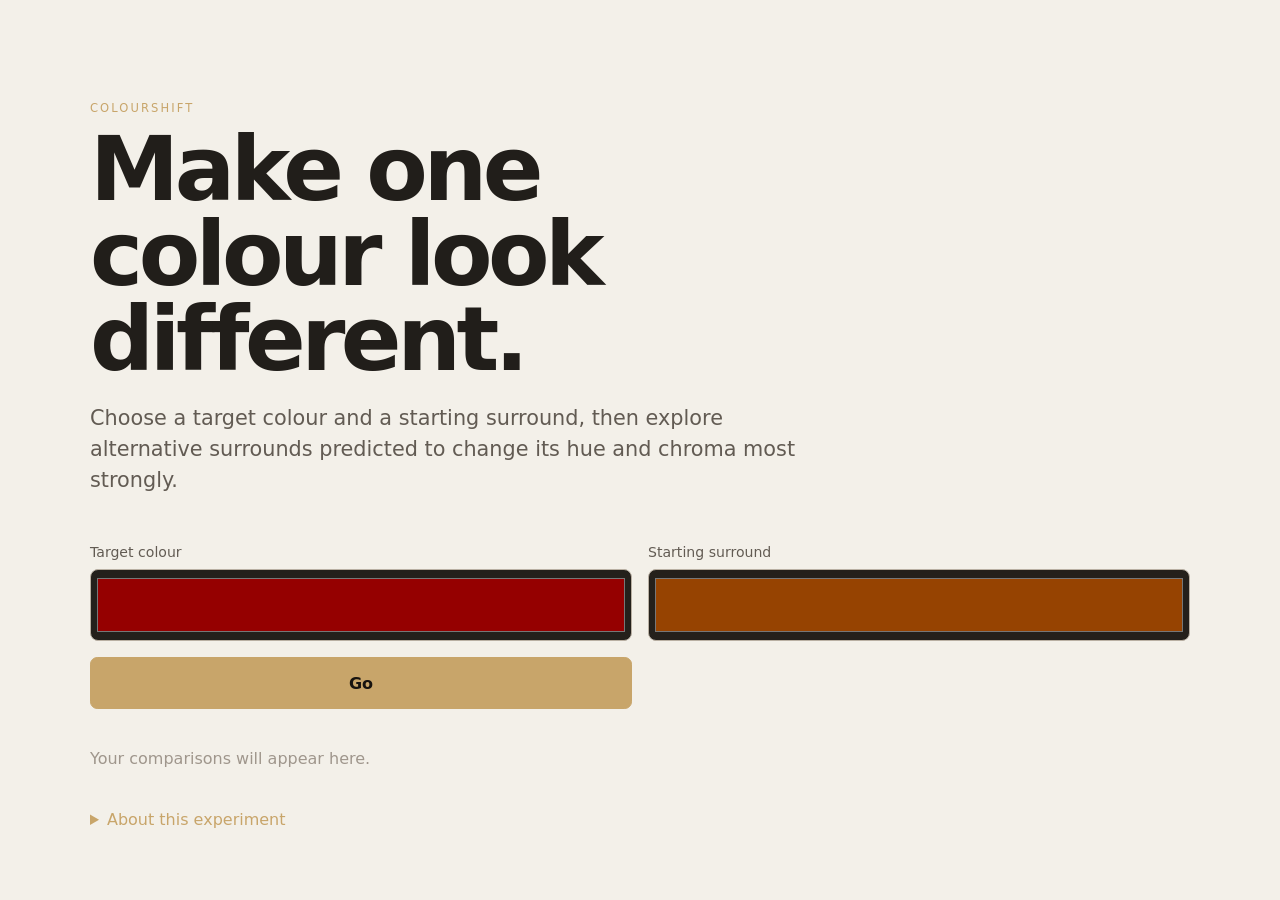
==== docs/shift/index.html @ 271d7cb7 "Add empirical white-point web app" ====
<!doctype html>
<html lang="en">
<head>
  <meta charset="utf-8" />
  <meta name="viewport" content="width=device-width, initial-scale=1" />
  <meta name="theme-color" content="#111111" />
  <title>ColourShift — design a colour shift</title>
  <link rel="stylesheet" href="shift.css?v=2" />
</head>
<body>
  <main class="app">
    <header class="masthead">
      <p class="eyebrow">ColourShift</p>
      <h1>Make one colour look different.</h1>
      <p class="lede">Choose a target colour and a starting surround, then explore alternative surrounds predicted to change its hue and chroma most strongly.</p>
    </header>
    <section class="controls" aria-label="ColourShift controls">
      <label>Target colour <input id="target" type="color" value="#950000" /></label>
      <label>Starting surround <input id="surround" type="color" value="#964301" /></label>
      <button id="search" type="button">Go</button>
    </section>
    <p id="file-warning" class="file-warning" hidden>Chrome blocks this app when opened as a file. Start a local server, then open <code>http://localhost:8000/docs/shift/</code>.</p>
    <section id="results" class="results" aria-live="polite">
      <p class="hint">Your comparisons will appear here.</p>
    </section>
    <details class="about"><summary>About this experiment</summary><p>ColourShift is a model-driven exploration, not a guarantee that every observer, display, or lighting environment will see the same magnitude of change. The browser calculation uses ColourShift’s corrected empirical CIECAM02 white-point proxy: the chosen surround acts as the local reference field, with explicit viewing-condition parameters. It is a studio-search heuristic, not a calibrated observer model.</p></details>
  </main>
  <script>
    if (window.location.protocol === "file:") document.querySelector("#file-warning").hidden = false;
  </script>
  <script type="module" src="app.js?v=7"></script>
</body>
</html>
---- docs/shift/shift.css ----
:root { color-scheme: light; font-family: Inter, ui-sans-serif, system-ui, sans-serif; background: #f3f0e9; color: #211e1a; }
* { box-sizing: border-box; }
body { margin: 0; min-height: 100vh; background: #f3f0e9; }
.app { width: min(1100px, 92vw); margin: 0 auto; padding: clamp(2rem, 7vw, 6rem) 0 4rem; }
.masthead { max-width: 720px; }
.eyebrow { text-transform: uppercase; letter-spacing: .18em; font-size: .72rem; color: #c8a56a; }
h1 { font-size: clamp(2.4rem, 7vw, 5.8rem); line-height: .95; letter-spacing: -.05em; margin: .5rem 0 1.2rem; }
.lede { color: #625b53; font-size: clamp(1rem, 2vw, 1.3rem); line-height: 1.5; }
.controls { display: grid; grid-template-columns: repeat(2, minmax(0, 1fr)); gap: 1rem; align-items: end; margin: 3rem 0 2.5rem; }
label { display: grid; gap: .55rem; color: #625b53; font-size: .88rem; }
input[type=color] { width: 100%; height: 4.5rem; padding: .25rem; border: 1px solid #b9b0a3; border-radius: .5rem; background: #24201b; }
select, button { width: 100%; min-height: 3.25rem; border: 1px solid #766653; border-radius: .45rem; background: #fffdf9; color: inherit; padding: .75rem 1rem; font: inherit; }
button { cursor: pointer; background: #c8a56a; border-color: #c8a56a; color: #17130f; font-weight: 700; }
button:hover { background: #e2c58d; }
.objective { grid-column: 1 / 2; }
.results { max-width: 980px; }
.hint { color: #9f968c; }
.comparison { min-height: min(62vh, 42rem); border-radius: .65rem; overflow: hidden; background: #fffdf9; border: 1px solid #d4ccc0; display: grid; grid-template-rows: 1fr auto; }
.swatches { display: grid; grid-template-columns: 1fr 1fr; min-height: min(56vh, 36rem); }
.swatch { display: grid; place-items: center; }
.chip { width: clamp(6rem, 13vw, 10rem); height: clamp(6rem, 13vw, 10rem); border-radius: .35rem; box-shadow: 0 0 0 1px #ffffff33; }
.comparison p { margin: 0; padding: .9rem 1rem 1rem; color: #625b53; font-size: .95rem; }
.comparison strong { color: #211e1a; }
.about { margin-top: 2.5rem; color: #625b53; line-height: 1.5; }
summary { cursor: pointer; color: #c8a56a; }
@media (max-width: 700px) { .controls, .results { grid-template-columns: 1fr; } .objective { grid-column: auto; } .comparison { min-height: 15rem; } .swatches { min-height: 12rem; } }

.file-warning { padding: .9rem 1rem; border: 1px solid #c8a56a; border-radius: .45rem; color: #6f4c16; }
.candidate-nav { display: flex; align-items: center; justify-content: space-between; gap: 1rem; margin-top: .75rem; }
.candidate-nav button { width: auto; min-width: 7rem; }
.candidate-count { color: #625b53; font-size: .9rem; }
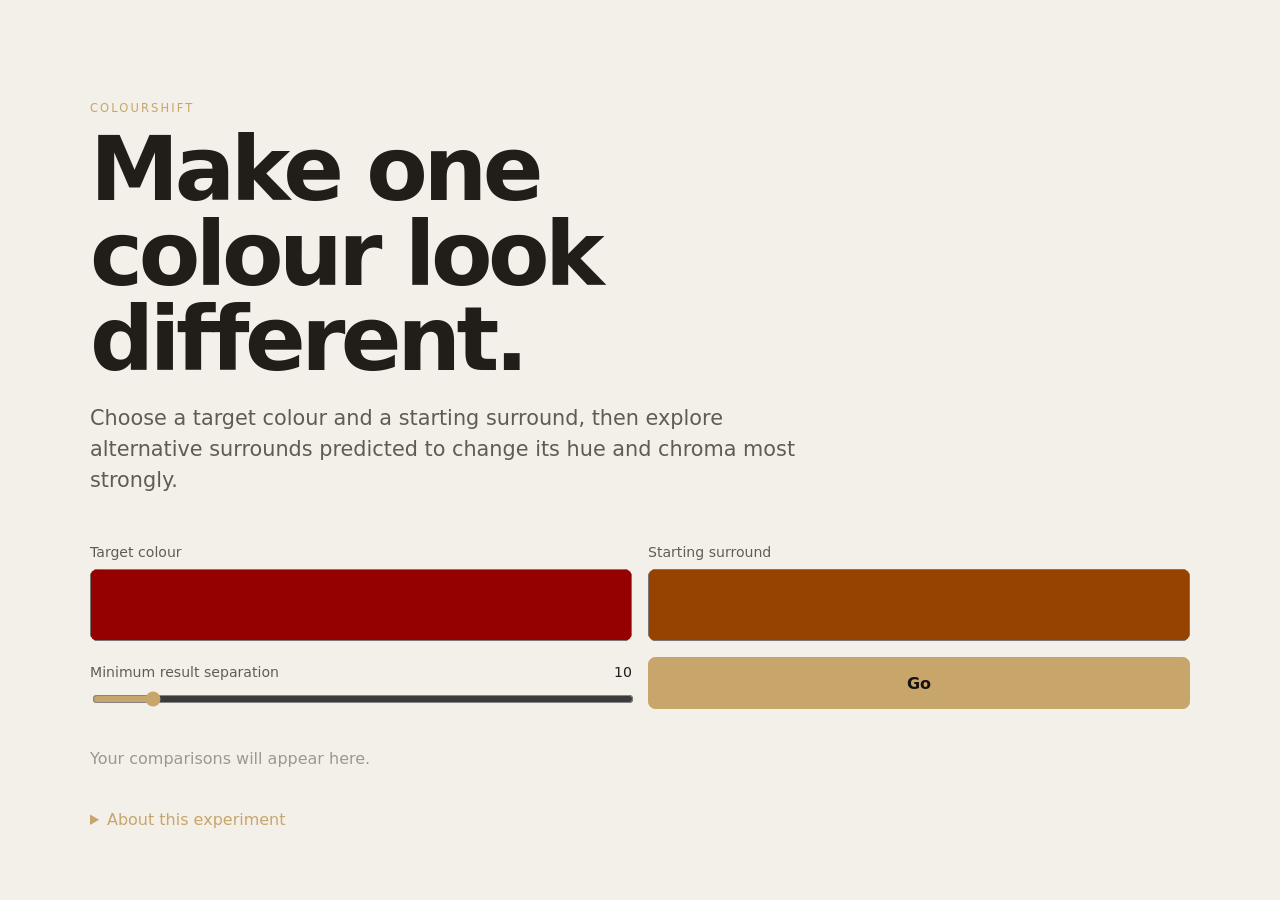
==== commit 42b6e9c0: "Align web search with empirical Tk model" ====
--- a/docs/shift/index.html
+++ b/docs/shift/index.html
@@ -5,7 +5,7 @@
   <meta name="viewport" content="width=device-width, initial-scale=1" />
   <meta name="theme-color" content="#111111" />
   <title>ColourShift — design a colour shift</title>
-  <link rel="stylesheet" href="shift.css?v=2" />
+  <link rel="stylesheet" href="shift.css?v=3" />
 </head>
 <body>
   <main class="app">
@@ -17,6 +17,10 @@
     <section class="controls" aria-label="ColourShift controls">
       <label>Target colour <input id="target" type="color" value="#950000" /></label>
       <label>Starting surround <input id="surround" type="color" value="#964301" /></label>
+      <label class="separation" for="min-delta">
+        <span>Minimum result separation <output id="min-delta-value" for="min-delta">10</output></span>
+        <input id="min-delta" type="range" min="0" max="100" step="1" value="10" />
+      </label>
       <button id="search" type="button">Go</button>
     </section>
     <p id="file-warning" class="file-warning" hidden>Chrome blocks this app when opened as a file. Start a local server, then open <code>http://localhost:8000/docs/shift/</code>.</p>
@@ -28,6 +32,6 @@
   <script>
     if (window.location.protocol === "file:") document.querySelector("#file-warning").hidden = false;
   </script>
-  <script type="module" src="app.js?v=7"></script>
+  <script type="module" src="app.js?v=11"></script>
 </body>
 </html>
--- a/docs/shift/shift.css
+++ b/docs/shift/shift.css
@@ -8,11 +8,17 @@
 .lede { color: #625b53; font-size: clamp(1rem, 2vw, 1.3rem); line-height: 1.5; }
 .controls { display: grid; grid-template-columns: repeat(2, minmax(0, 1fr)); gap: 1rem; align-items: end; margin: 3rem 0 2.5rem; }
 label { display: grid; gap: .55rem; color: #625b53; font-size: .88rem; }
-input[type=color] { width: 100%; height: 4.5rem; padding: .25rem; border: 1px solid #b9b0a3; border-radius: .5rem; background: #24201b; }
+input[type=color] { width: 100%; height: 4.5rem; padding: 0; border: 0; border-radius: .5rem; background: transparent; appearance: none; -webkit-appearance: none; }
+input[type=color]::-webkit-color-swatch-wrapper { padding: 0; }
+input[type=color]::-webkit-color-swatch, input[type=color]::-moz-color-swatch { border: 0; border-radius: .5rem; }
+input[type=range] { width: 100%; accent-color: #c8a56a; }
 select, button { width: 100%; min-height: 3.25rem; border: 1px solid #766653; border-radius: .45rem; background: #fffdf9; color: inherit; padding: .75rem 1rem; font: inherit; }
 button { cursor: pointer; background: #c8a56a; border-color: #c8a56a; color: #17130f; font-weight: 700; }
 button:hover { background: #e2c58d; }
 .objective { grid-column: 1 / 2; }
+.separation { grid-column: 1 / 2; }
+.separation span { display: flex; justify-content: space-between; }
+.separation output { color: #211e1a; font-variant-numeric: tabular-nums; }
 .results { max-width: 980px; }
 .hint { color: #9f968c; }
 .comparison { min-height: min(62vh, 42rem); border-radius: .65rem; overflow: hidden; background: #fffdf9; border: 1px solid #d4ccc0; display: grid; grid-template-rows: 1fr auto; }
@@ -21,6 +27,7 @@
 .chip { width: clamp(6rem, 13vw, 10rem); height: clamp(6rem, 13vw, 10rem); border-radius: .35rem; box-shadow: 0 0 0 1px #ffffff33; }
 .comparison p { margin: 0; padding: .9rem 1rem 1rem; color: #625b53; font-size: .95rem; }
 .comparison strong { color: #211e1a; }
+.comparison:fullscreen { width: 100%; height: 100%; max-width: none; border: 0; border-radius: 0; }
 .about { margin-top: 2.5rem; color: #625b53; line-height: 1.5; }
 summary { cursor: pointer; color: #c8a56a; }
 @media (max-width: 700px) { .controls, .results { grid-template-columns: 1fr; } .objective { grid-column: auto; } .comparison { min-height: 15rem; } .swatches { min-height: 12rem; } }
@@ -28,4 +35,8 @@
 .file-warning { padding: .9rem 1rem; border: 1px solid #c8a56a; border-radius: .45rem; color: #6f4c16; }
 .candidate-nav { display: flex; align-items: center; justify-content: space-between; gap: 1rem; margin-top: .75rem; }
 .candidate-nav button { width: auto; min-width: 7rem; }
+.candidate-nav .fullscreen { margin-left: auto; }
+.candidate-choices { display: flex; flex-wrap: wrap; gap: .5rem; margin-top: .75rem; }
+.candidate-choice { width: auto; min-width: 6rem; min-height: 2.5rem; border-color: #766653; color: #fff; text-shadow: 0 1px 2px #000; }
+.candidate-choice.selected { outline: 3px solid #c8a56a; outline-offset: 2px; }
 .candidate-count { color: #625b53; font-size: .9rem; }
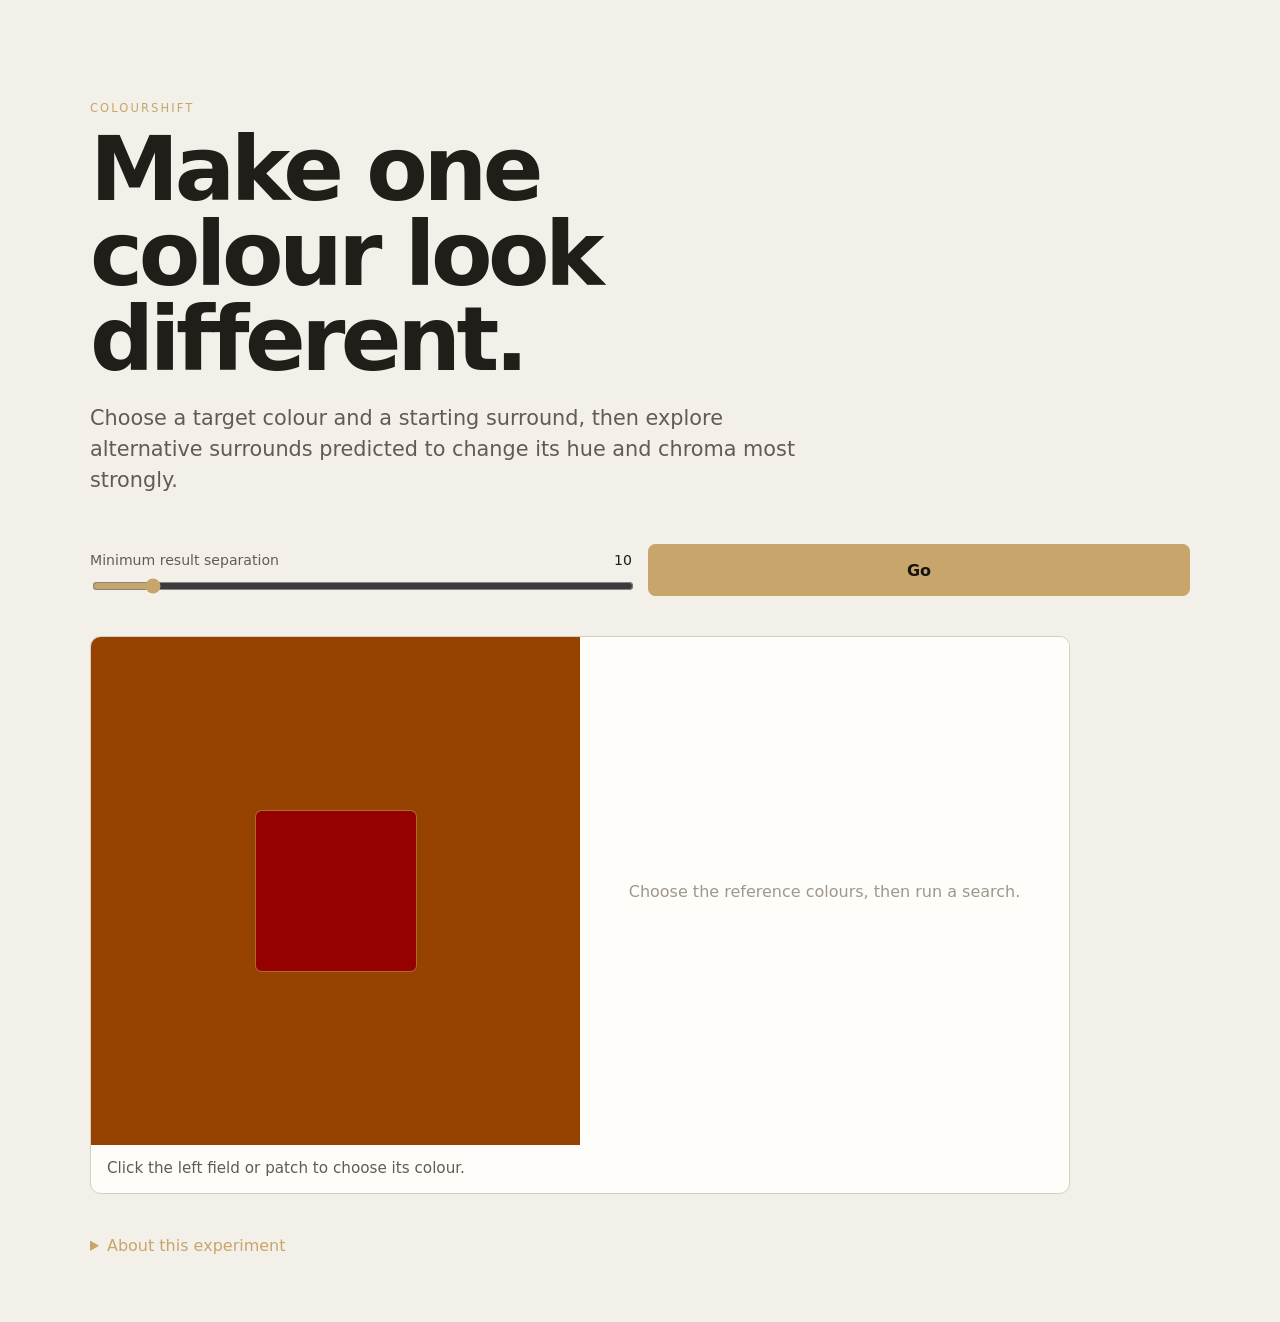
==== commit 141197e2: "parity with tk app" ====
--- a/docs/shift/index.html
+++ b/docs/shift/index.html
@@ -15,23 +15,32 @@
       <p class="lede">Choose a target colour and a starting surround, then explore alternative surrounds predicted to change its hue and chroma most strongly.</p>
     </header>
     <section class="controls" aria-label="ColourShift controls">
-      <label>Target colour <input id="target" type="color" value="#950000" /></label>
-      <label>Starting surround <input id="surround" type="color" value="#964301" /></label>
+      <input id="target" class="colour-picker" type="color" value="#950000" aria-label="Target colour" />
+      <input id="surround" class="colour-picker" type="color" value="#964301" aria-label="Surrounding colour" />
       <label class="separation" for="min-delta">
         <span>Minimum result separation <output id="min-delta-value" for="min-delta">10</output></span>
         <input id="min-delta" type="range" min="0" max="100" step="1" value="10" />
       </label>
       <button id="search" type="button">Go</button>
     </section>
-    <p id="file-warning" class="file-warning" hidden>Chrome blocks this app when opened as a file. Start a local server, then open <code>http://localhost:8000/docs/shift/</code>.</p>
+    <p id="file-warning" class="file-warning" hidden>Chrome blocks this app when opened as a file. Start a local server, then open <code>http://localhost:8000/</code>.</p>
     <section id="results" class="results" aria-live="polite">
-      <p class="hint">Your comparisons will appear here.</p>
+      <article class="comparison">
+        <div class="swatches">
+          <div class="reference-editor" role="group" aria-label="Starting colour comparison">
+            <button class="reference-field" type="button" aria-label="Choose surrounding colour"></button>
+            <button class="reference-target" type="button" aria-label="Choose target colour"></button>
+          </div>
+          <div class="empty-result">Choose the reference colours, then run a search.</div>
+        </div>
+        <p>Click the left field or patch to choose its colour.</p>
+      </article>
     </section>
     <details class="about"><summary>About this experiment</summary><p>ColourShift is a model-driven exploration, not a guarantee that every observer, display, or lighting environment will see the same magnitude of change. The browser calculation uses ColourShift’s corrected empirical CIECAM02 white-point proxy: the chosen surround acts as the local reference field, with explicit viewing-condition parameters. It is a studio-search heuristic, not a calibrated observer model.</p></details>
   </main>
   <script>
     if (window.location.protocol === "file:") document.querySelector("#file-warning").hidden = false;
   </script>
-  <script type="module" src="app.js?v=11"></script>
+  <script type="module" src="app.js?v=12"></script>
 </body>
 </html>
--- a/docs/shift/shift.css
+++ b/docs/shift/shift.css
@@ -8,9 +8,10 @@
 .lede { color: #625b53; font-size: clamp(1rem, 2vw, 1.3rem); line-height: 1.5; }
 .controls { display: grid; grid-template-columns: repeat(2, minmax(0, 1fr)); gap: 1rem; align-items: end; margin: 3rem 0 2.5rem; }
 label { display: grid; gap: .55rem; color: #625b53; font-size: .88rem; }
-input[type=color] { width: 100%; height: 4.5rem; padding: 0; border: 0; border-radius: .5rem; background: transparent; appearance: none; -webkit-appearance: none; }
-input[type=color]::-webkit-color-swatch-wrapper { padding: 0; }
-input[type=color]::-webkit-color-swatch, input[type=color]::-moz-color-swatch { border: 0; border-radius: .5rem; }
+.colour-picker { position: fixed; width: 1px; height: 1px; opacity: 0; pointer-events: none; }
+.reference-editor { position: relative; min-height: clamp(12rem, 28vw, 19rem); overflow: hidden; }
+.reference-field { position: absolute; inset: 0; width: 100%; border: 0; border-radius: 0; padding: 0; }
+.reference-target { position: absolute; top: 50%; left: 50%; width: clamp(5rem, 16vw, 10rem); aspect-ratio: 1; min-height: 0; transform: translate(-50%, -50%); border: 0; border-radius: .35rem; padding: 0; box-shadow: 0 0 0 1px #ffffff33; }
 input[type=range] { width: 100%; accent-color: #c8a56a; }
 select, button { width: 100%; min-height: 3.25rem; border: 1px solid #766653; border-radius: .45rem; background: #fffdf9; color: inherit; padding: .75rem 1rem; font: inherit; }
 button { cursor: pointer; background: #c8a56a; border-color: #c8a56a; color: #17130f; font-weight: 700; }
@@ -24,6 +25,7 @@
 .comparison { min-height: min(62vh, 42rem); border-radius: .65rem; overflow: hidden; background: #fffdf9; border: 1px solid #d4ccc0; display: grid; grid-template-rows: 1fr auto; }
 .swatches { display: grid; grid-template-columns: 1fr 1fr; min-height: min(56vh, 36rem); }
 .swatch { display: grid; place-items: center; }
+.empty-result { display: grid; place-items: center; padding: 2rem; background: #fffdf9; color: #9f968c; text-align: center; }
 .chip { width: clamp(6rem, 13vw, 10rem); height: clamp(6rem, 13vw, 10rem); border-radius: .35rem; box-shadow: 0 0 0 1px #ffffff33; }
 .comparison p { margin: 0; padding: .9rem 1rem 1rem; color: #625b53; font-size: .95rem; }
 .comparison strong { color: #211e1a; }
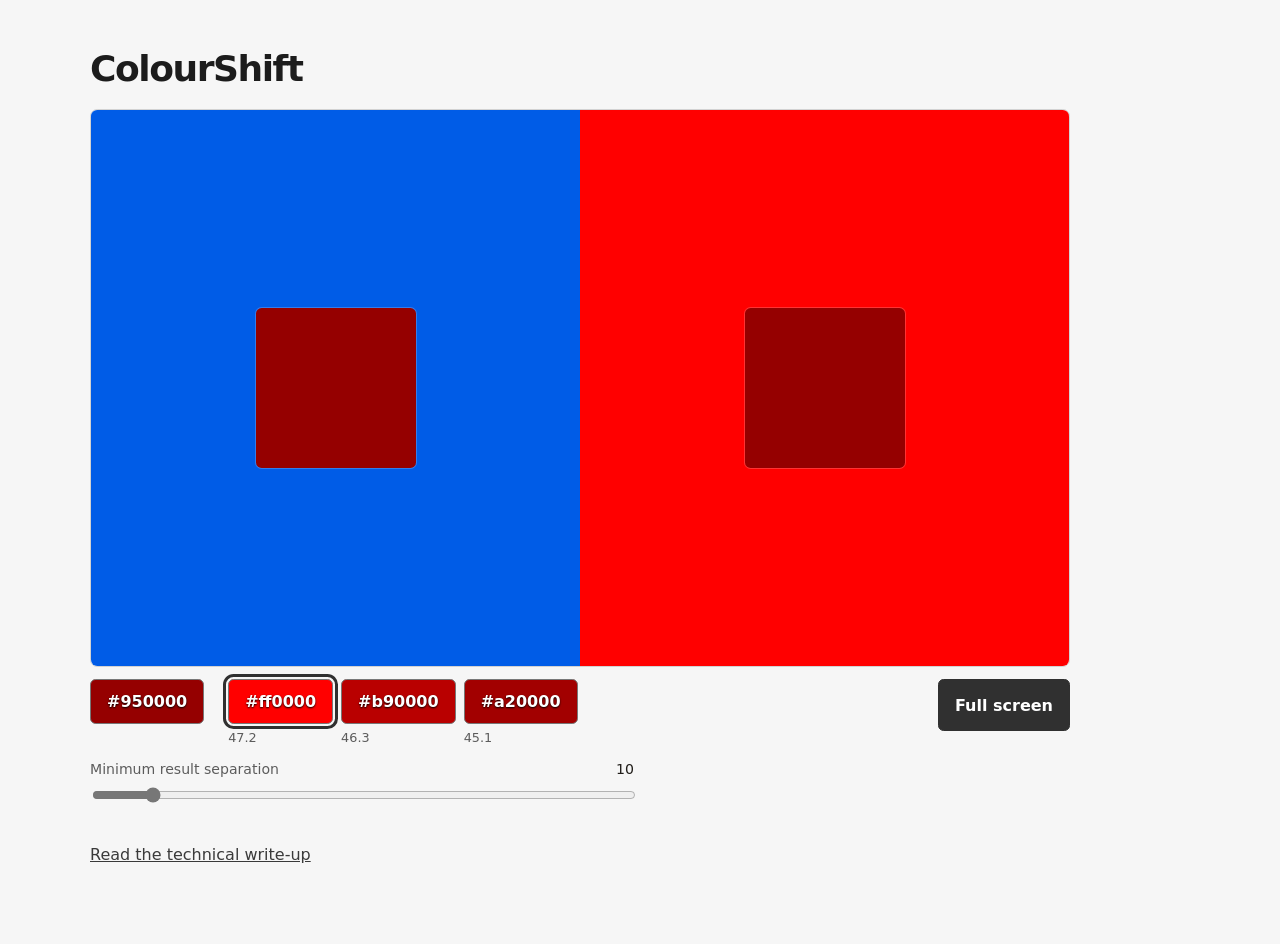
==== commit b3ae583d: "Refine ColourShift app experience" ====
--- a/docs/shift/index.html
+++ b/docs/shift/index.html
@@ -5,24 +5,13 @@
   <meta name="viewport" content="width=device-width, initial-scale=1" />
   <meta name="theme-color" content="#111111" />
   <title>ColourShift — design a colour shift</title>
-  <link rel="stylesheet" href="shift.css?v=3" />
+  <link rel="stylesheet" href="shift.css?v=9" />
 </head>
 <body>
   <main class="app">
     <header class="masthead">
-      <p class="eyebrow">ColourShift</p>
-      <h1>Make one colour look different.</h1>
-      <p class="lede">Choose a target colour and a starting surround, then explore alternative surrounds predicted to change its hue and chroma most strongly.</p>
+      <h1>ColourShift</h1>
     </header>
-    <section class="controls" aria-label="ColourShift controls">
-      <input id="target" class="colour-picker" type="color" value="#950000" aria-label="Target colour" />
-      <input id="surround" class="colour-picker" type="color" value="#964301" aria-label="Surrounding colour" />
-      <label class="separation" for="min-delta">
-        <span>Minimum result separation <output id="min-delta-value" for="min-delta">10</output></span>
-        <input id="min-delta" type="range" min="0" max="100" step="1" value="10" />
-      </label>
-      <button id="search" type="button">Go</button>
-    </section>
     <p id="file-warning" class="file-warning" hidden>Chrome blocks this app when opened as a file. Start a local server, then open <code>http://localhost:8000/</code>.</p>
     <section id="results" class="results" aria-live="polite">
       <article class="comparison">
@@ -31,16 +20,23 @@
             <button class="reference-field" type="button" aria-label="Choose surrounding colour"></button>
             <button class="reference-target" type="button" aria-label="Choose target colour"></button>
           </div>
-          <div class="empty-result">Choose the reference colours, then run a search.</div>
+          <div class="empty-result">Results update as you change the colours.</div>
         </div>
-        <p>Click the left field or patch to choose its colour.</p>
       </article>
     </section>
-    <details class="about"><summary>About this experiment</summary><p>ColourShift is a model-driven exploration, not a guarantee that every observer, display, or lighting environment will see the same magnitude of change. The browser calculation uses ColourShift’s corrected empirical CIECAM02 white-point proxy: the chosen surround acts as the local reference field, with explicit viewing-condition parameters. It is a studio-search heuristic, not a calibrated observer model.</p></details>
+    <section class="controls" aria-label="ColourShift controls">
+      <input id="target" class="colour-picker" type="color" value="#950000" aria-label="Target colour" />
+      <input id="surround" class="colour-picker" type="color" value="#005ce7" aria-label="Surrounding colour" />
+      <label class="separation" for="min-delta">
+        <span>Minimum result separation <output id="min-delta-value" for="min-delta">10</output></span>
+        <input id="min-delta" type="range" min="0" max="100" step="1" value="10" />
+      </label>
+    </section>
+    <p class="paper-link"><a href="../paper/">Read the technical write-up</a></p>
   </main>
   <script>
     if (window.location.protocol === "file:") document.querySelector("#file-warning").hidden = false;
   </script>
-  <script type="module" src="app.js?v=12"></script>
+  <script type="module" src="app.js?v=19"></script>
 </body>
 </html>
--- a/docs/shift/shift.css
+++ b/docs/shift/shift.css
@@ -1,44 +1,50 @@
-:root { color-scheme: light; font-family: Inter, ui-sans-serif, system-ui, sans-serif; background: #f3f0e9; color: #211e1a; }
+:root { color-scheme: light; font-family: Inter, ui-sans-serif, system-ui, sans-serif; background: #f6f6f6; color: #1c1c1c; }
 * { box-sizing: border-box; }
-body { margin: 0; min-height: 100vh; background: #f3f0e9; }
-.app { width: min(1100px, 92vw); margin: 0 auto; padding: clamp(2rem, 7vw, 6rem) 0 4rem; }
-.masthead { max-width: 720px; }
-.eyebrow { text-transform: uppercase; letter-spacing: .18em; font-size: .72rem; color: #c8a56a; }
-h1 { font-size: clamp(2.4rem, 7vw, 5.8rem); line-height: .95; letter-spacing: -.05em; margin: .5rem 0 1.2rem; }
-.lede { color: #625b53; font-size: clamp(1rem, 2vw, 1.3rem); line-height: 1.5; }
-.controls { display: grid; grid-template-columns: repeat(2, minmax(0, 1fr)); gap: 1rem; align-items: end; margin: 3rem 0 2.5rem; }
-label { display: grid; gap: .55rem; color: #625b53; font-size: .88rem; }
+body { margin: 0; min-height: 100vh; background: #f6f6f6; }
+.app { width: min(1100px, 92vw); margin: 0 auto; padding: clamp(1.5rem, 4vw, 3rem) 0 4rem; }
+.masthead { margin-bottom: 1.25rem; }
+h1 { margin: 0; font-size: clamp(1.5rem, 3vw, 2.25rem); font-weight: 650; letter-spacing: -.04em; }
+.controls { display: grid; max-width: 34rem; margin: 1rem 0 2rem; }
+label { display: grid; gap: .55rem; color: #5c5c5c; font-size: .88rem; }
 .colour-picker { position: fixed; width: 1px; height: 1px; opacity: 0; pointer-events: none; }
 .reference-editor { position: relative; min-height: clamp(12rem, 28vw, 19rem); overflow: hidden; }
 .reference-field { position: absolute; inset: 0; width: 100%; border: 0; border-radius: 0; padding: 0; }
 .reference-target { position: absolute; top: 50%; left: 50%; width: clamp(5rem, 16vw, 10rem); aspect-ratio: 1; min-height: 0; transform: translate(-50%, -50%); border: 0; border-radius: .35rem; padding: 0; box-shadow: 0 0 0 1px #ffffff33; }
-input[type=range] { width: 100%; accent-color: #c8a56a; }
-select, button { width: 100%; min-height: 3.25rem; border: 1px solid #766653; border-radius: .45rem; background: #fffdf9; color: inherit; padding: .75rem 1rem; font: inherit; }
-button { cursor: pointer; background: #c8a56a; border-color: #c8a56a; color: #17130f; font-weight: 700; }
-button:hover { background: #e2c58d; }
-.objective { grid-column: 1 / 2; }
-.separation { grid-column: 1 / 2; }
+input[type=range] { width: 100%; accent-color: #777; }
+select, button { width: 100%; min-height: 3.25rem; border: 1px solid #c8c8c8; border-radius: .35rem; background: #fff; color: inherit; padding: .75rem 1rem; font: inherit; }
+button { cursor: pointer; background: #303030; border-color: #303030; color: #fff; font-weight: 650; }
+button:hover { background: #4a4a4a; }
 .separation span { display: flex; justify-content: space-between; }
 .separation output { color: #211e1a; font-variant-numeric: tabular-nums; }
 .results { max-width: 980px; }
-.hint { color: #9f968c; }
-.comparison { min-height: min(62vh, 42rem); border-radius: .65rem; overflow: hidden; background: #fffdf9; border: 1px solid #d4ccc0; display: grid; grid-template-rows: 1fr auto; }
-.swatches { display: grid; grid-template-columns: 1fr 1fr; min-height: min(56vh, 36rem); }
-.swatch { display: grid; place-items: center; }
-.empty-result { display: grid; place-items: center; padding: 2rem; background: #fffdf9; color: #9f968c; text-align: center; }
+.hint { color: #727272; }
+.comparison { min-height: min(62vh, 42rem); border-radius: .45rem; overflow: hidden; background: #fff; border: 1px solid #d2d2d2; display: grid; }
+.unavailable-comparison { grid-template-rows: 1fr auto; }
+.swatches { display: grid; grid-template-columns: minmax(0, 1fr) minmax(0, 1fr); min-height: min(56vh, 36rem); }
+.swatch { display: grid; min-width: 0; place-items: center; }
+.empty-result { display: grid; place-items: center; padding: 2rem; background: #fff; color: #727272; text-align: center; }
 .chip { width: clamp(6rem, 13vw, 10rem); height: clamp(6rem, 13vw, 10rem); border-radius: .35rem; box-shadow: 0 0 0 1px #ffffff33; }
-.comparison p { margin: 0; padding: .9rem 1rem 1rem; color: #625b53; font-size: .95rem; }
-.comparison strong { color: #211e1a; }
-.comparison:fullscreen { width: 100%; height: 100%; max-width: none; border: 0; border-radius: 0; }
-.about { margin-top: 2.5rem; color: #625b53; line-height: 1.5; }
-summary { cursor: pointer; color: #c8a56a; }
+.comparison p { margin: 0; padding: .9rem 1rem 1rem; color: #5c5c5c; font-size: .95rem; }
+.comparison strong { color: #1c1c1c; }
+.comparison:fullscreen {
+  width: 100vw;
+  height: 100vh;
+  height: 100dvh;
+  max-width: none;
+  border: 0;
+  border-radius: 0;
+}
+.comparison:fullscreen .swatches { min-height: 0; }
+.paper-link { margin-top: 2.5rem; }
+.paper-link a { color: #3a3a3a; }
 @media (max-width: 700px) { .controls, .results { grid-template-columns: 1fr; } .objective { grid-column: auto; } .comparison { min-height: 15rem; } .swatches { min-height: 12rem; } }
 
-.file-warning { padding: .9rem 1rem; border: 1px solid #c8a56a; border-radius: .45rem; color: #6f4c16; }
-.candidate-nav { display: flex; align-items: center; justify-content: space-between; gap: 1rem; margin-top: .75rem; }
-.candidate-nav button { width: auto; min-width: 7rem; }
-.candidate-nav .fullscreen { margin-left: auto; }
-.candidate-choices { display: flex; flex-wrap: wrap; gap: .5rem; margin-top: .75rem; }
-.candidate-choice { width: auto; min-width: 6rem; min-height: 2.5rem; border-color: #766653; color: #fff; text-shadow: 0 1px 2px #000; }
-.candidate-choice.selected { outline: 3px solid #c8a56a; outline-offset: 2px; }
-.candidate-count { color: #625b53; font-size: .9rem; }
+.file-warning { padding: .9rem 1rem; border: 1px solid #8b8b8b; border-radius: .35rem; color: #3a3a3a; }
+.result-controls { display: flex; align-items: flex-start; gap: 1rem; margin-top: .75rem; }
+.result-controls .fullscreen { width: auto; min-width: 7rem; margin-left: auto; flex: 0 0 auto; }
+.candidate-choices { display: flex; flex: 1 1 auto; min-width: 0; flex-wrap: wrap; align-items: flex-start; gap: 1.5rem; }
+.solution-choices { display: flex; flex-wrap: wrap; gap: .5rem; }
+.solution-choice { display: grid; gap: .35rem; justify-items: start; }
+.candidate-choice { width: auto; min-width: 6rem; min-height: 2.5rem; border-color: #777; color: #fff; text-shadow: 0 1px 2px #000; }
+.candidate-choice.selected { outline: 3px solid #303030; outline-offset: 2px; }
+.candidate-shift { color: #5c5c5c; font-size: .8rem; font-variant-numeric: tabular-nums; }
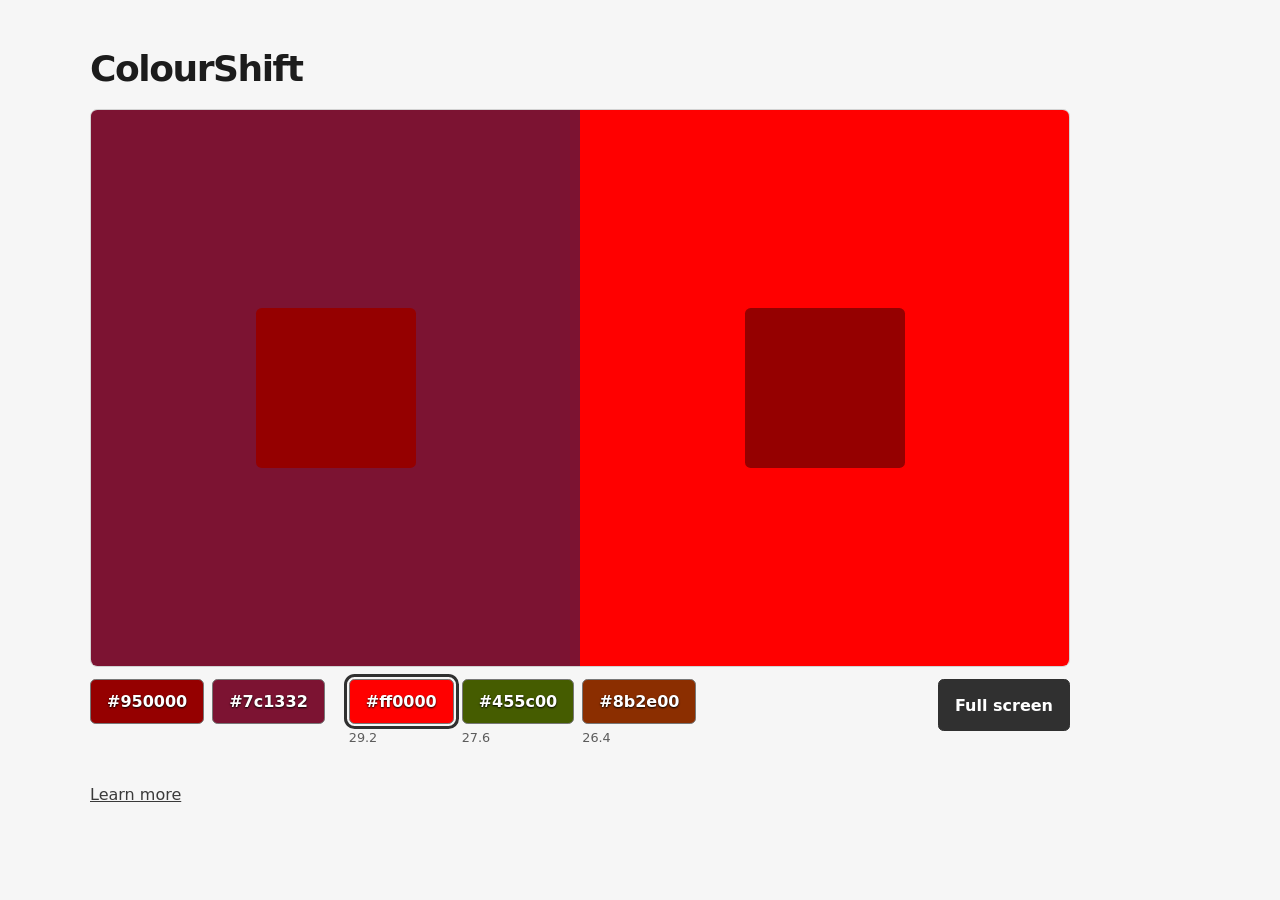
==== commit 8a89d9a8: "Polish ColourShift defaults and controls" ====
--- a/docs/shift/index.html
+++ b/docs/shift/index.html
@@ -5,7 +5,7 @@
   <meta name="viewport" content="width=device-width, initial-scale=1" />
   <meta name="theme-color" content="#111111" />
   <title>ColourShift — design a colour shift</title>
-  <link rel="stylesheet" href="shift.css?v=9" />
+  <link rel="stylesheet" href="shift.css?v=13" />
 </head>
 <body>
   <main class="app">
@@ -24,19 +24,13 @@
         </div>
       </article>
     </section>
-    <section class="controls" aria-label="ColourShift controls">
-      <input id="target" class="colour-picker" type="color" value="#950000" aria-label="Target colour" />
-      <input id="surround" class="colour-picker" type="color" value="#005ce7" aria-label="Surrounding colour" />
-      <label class="separation" for="min-delta">
-        <span>Minimum result separation <output id="min-delta-value" for="min-delta">10</output></span>
-        <input id="min-delta" type="range" min="0" max="100" step="1" value="10" />
-      </label>
-    </section>
-    <p class="paper-link"><a href="../paper/">Read the technical write-up</a></p>
+    <input id="target" class="colour-picker" type="color" value="#950000" aria-label="Target colour" />
+    <input id="surround" class="colour-picker" type="color" value="#7c1332" aria-label="Surrounding colour" />
+    <p class="paper-link"><a href="../paper/">Learn more</a></p>
   </main>
   <script>
     if (window.location.protocol === "file:") document.querySelector("#file-warning").hidden = false;
   </script>
-  <script type="module" src="app.js?v=19"></script>
+  <script type="module" src="app.js?v=22"></script>
 </body>
 </html>
--- a/docs/shift/shift.css
+++ b/docs/shift/shift.css
@@ -4,18 +4,13 @@
 .app { width: min(1100px, 92vw); margin: 0 auto; padding: clamp(1.5rem, 4vw, 3rem) 0 4rem; }
 .masthead { margin-bottom: 1.25rem; }
 h1 { margin: 0; font-size: clamp(1.5rem, 3vw, 2.25rem); font-weight: 650; letter-spacing: -.04em; }
-.controls { display: grid; max-width: 34rem; margin: 1rem 0 2rem; }
-label { display: grid; gap: .55rem; color: #5c5c5c; font-size: .88rem; }
 .colour-picker { position: fixed; width: 1px; height: 1px; opacity: 0; pointer-events: none; }
 .reference-editor { position: relative; min-height: clamp(12rem, 28vw, 19rem); overflow: hidden; }
 .reference-field { position: absolute; inset: 0; width: 100%; border: 0; border-radius: 0; padding: 0; }
-.reference-target { position: absolute; top: 50%; left: 50%; width: clamp(5rem, 16vw, 10rem); aspect-ratio: 1; min-height: 0; transform: translate(-50%, -50%); border: 0; border-radius: .35rem; padding: 0; box-shadow: 0 0 0 1px #ffffff33; }
-input[type=range] { width: 100%; accent-color: #777; }
+.reference-target { position: absolute; top: 50%; left: 50%; width: clamp(6rem, 13vw, 10rem); aspect-ratio: 1; min-height: 0; transform: translate(-50%, -50%); border: 0; border-radius: .35rem; padding: 0; }
 select, button { width: 100%; min-height: 3.25rem; border: 1px solid #c8c8c8; border-radius: .35rem; background: #fff; color: inherit; padding: .75rem 1rem; font: inherit; }
 button { cursor: pointer; background: #303030; border-color: #303030; color: #fff; font-weight: 650; }
 button:hover { background: #4a4a4a; }
-.separation span { display: flex; justify-content: space-between; }
-.separation output { color: #211e1a; font-variant-numeric: tabular-nums; }
 .results { max-width: 980px; }
 .hint { color: #727272; }
 .comparison { min-height: min(62vh, 42rem); border-radius: .45rem; overflow: hidden; background: #fff; border: 1px solid #d2d2d2; display: grid; }
@@ -23,7 +18,7 @@
 .swatches { display: grid; grid-template-columns: minmax(0, 1fr) minmax(0, 1fr); min-height: min(56vh, 36rem); }
 .swatch { display: grid; min-width: 0; place-items: center; }
 .empty-result { display: grid; place-items: center; padding: 2rem; background: #fff; color: #727272; text-align: center; }
-.chip { width: clamp(6rem, 13vw, 10rem); height: clamp(6rem, 13vw, 10rem); border-radius: .35rem; box-shadow: 0 0 0 1px #ffffff33; }
+.chip { width: clamp(6rem, 13vw, 10rem); height: clamp(6rem, 13vw, 10rem); border-radius: .35rem; }
 .comparison p { margin: 0; padding: .9rem 1rem 1rem; color: #5c5c5c; font-size: .95rem; }
 .comparison strong { color: #1c1c1c; }
 .comparison:fullscreen {
@@ -43,6 +38,7 @@
 .result-controls { display: flex; align-items: flex-start; gap: 1rem; margin-top: .75rem; }
 .result-controls .fullscreen { width: auto; min-width: 7rem; margin-left: auto; flex: 0 0 auto; }
 .candidate-choices { display: flex; flex: 1 1 auto; min-width: 0; flex-wrap: wrap; align-items: flex-start; gap: 1.5rem; }
+.reference-choices { display: flex; flex-wrap: wrap; gap: .5rem; }
 .solution-choices { display: flex; flex-wrap: wrap; gap: .5rem; }
 .solution-choice { display: grid; gap: .35rem; justify-items: start; }
 .candidate-choice { width: auto; min-width: 6rem; min-height: 2.5rem; border-color: #777; color: #fff; text-shadow: 0 1px 2px #000; }
